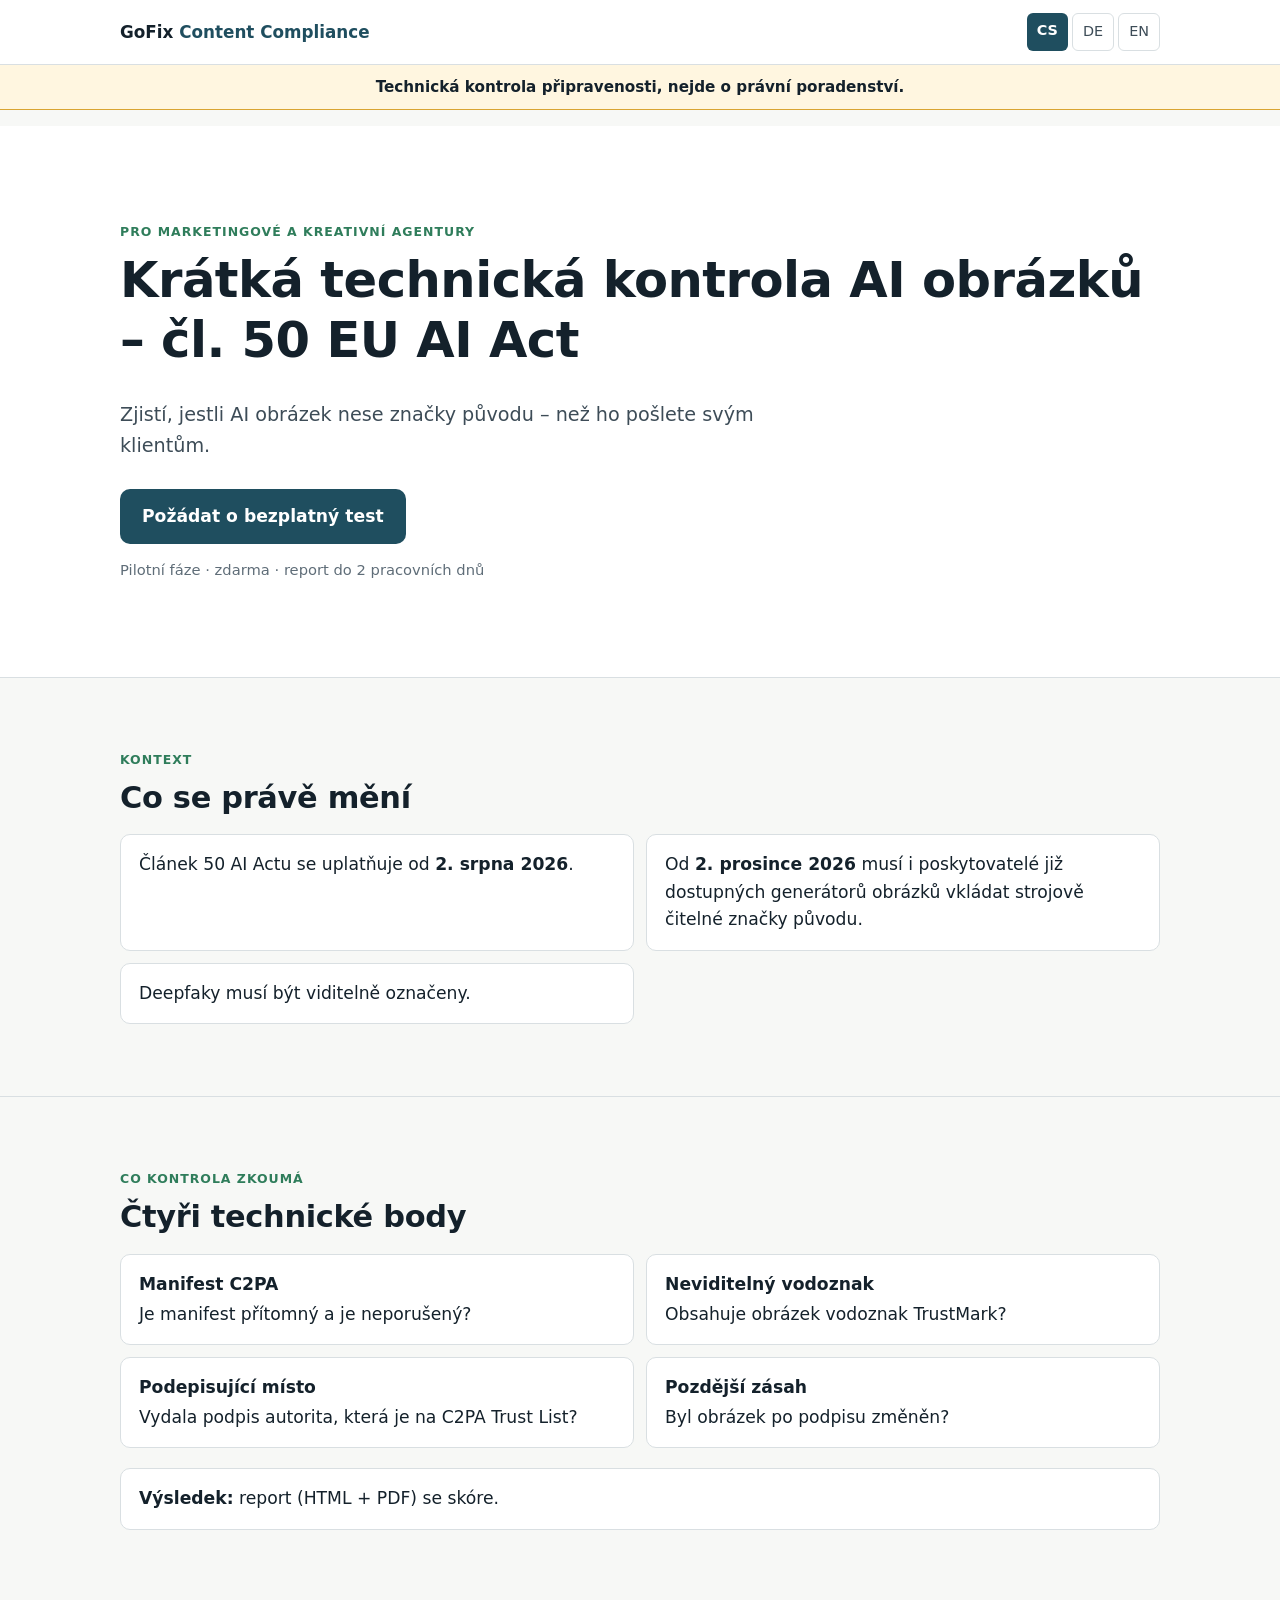
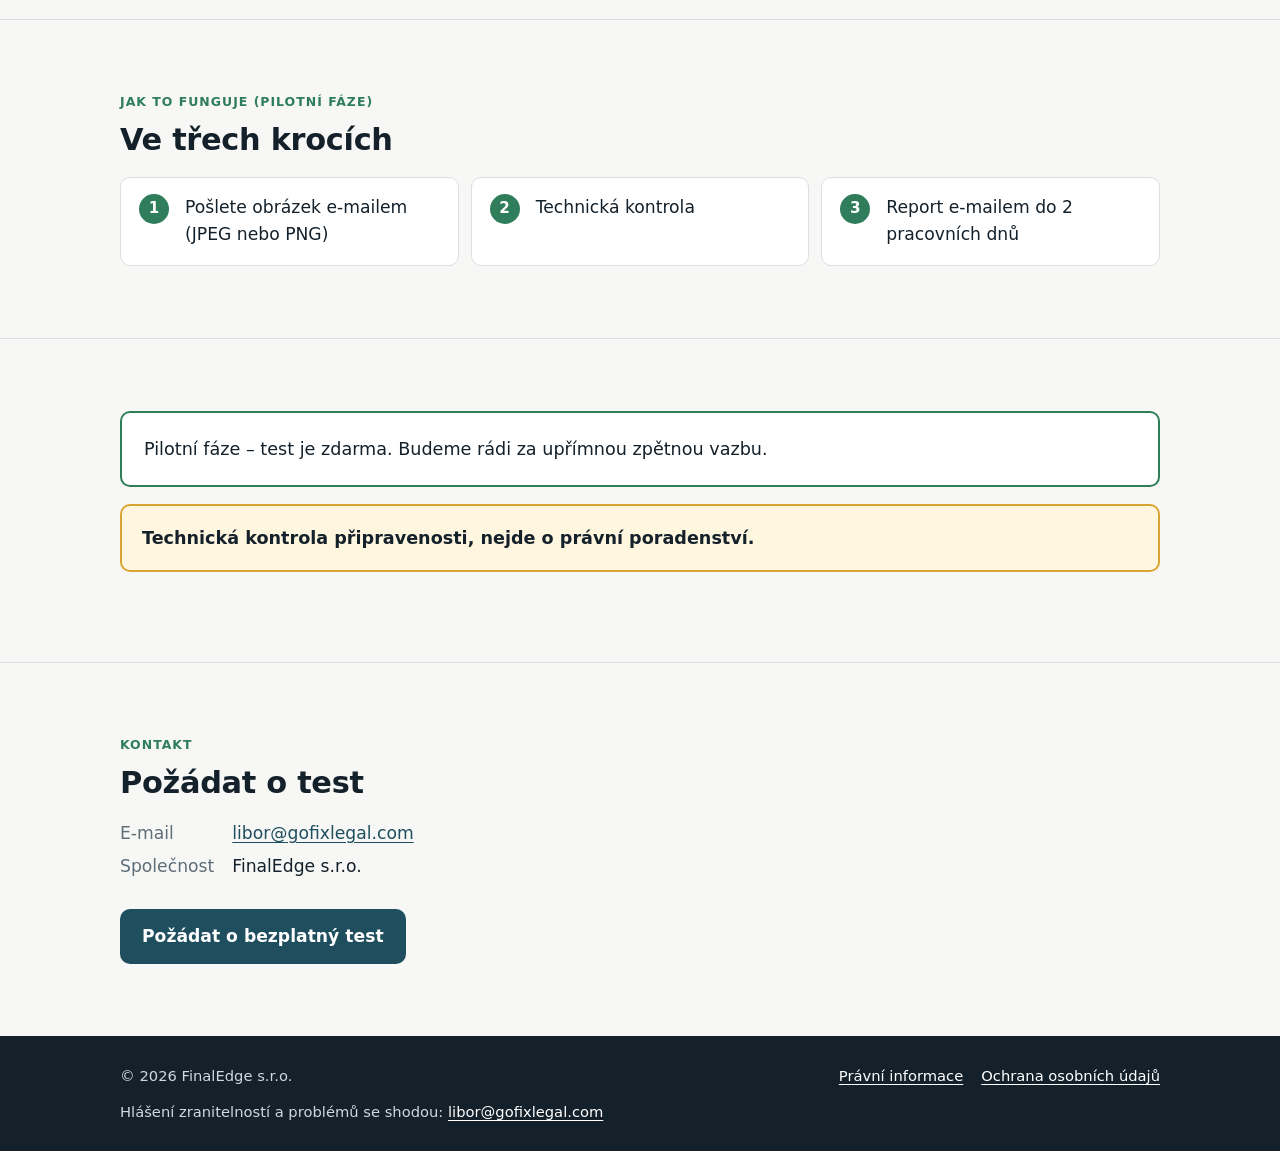
==== cs/index.html @ 1a4fba00 "feat: česká verze webu Co-authored-by: Cursor <cursoragent@cursor.com>" ====
<!doctype html>
<html lang="cs">
<head>
<meta charset="utf-8">
<meta name="viewport" content="width=device-width, initial-scale=1">
<title>GoFix Content Compliance – Technická kontrola AI obrázků (čl. 50 EU AI Act)</title>
<meta name="description" content="Krátká technická kontrola AI obrázků: manifest C2PA, neviditelný vodoznak a zásah do souboru – než obrázek odejde k vašim klientům. Technická kontrola připravenosti, nejde o právní poradenství.">
<link rel="alternate" hreflang="de" href="https://gofixlegal.com/">
<link rel="alternate" hreflang="en" href="https://gofixlegal.com/en/">
<link rel="alternate" hreflang="cs" href="https://gofixlegal.com/cs/">
<link rel="stylesheet" href="/assets/styles.css">
</head>
<body>
<a class="skip" href="#main">Přeskočit na obsah</a>
<header class="site-header">
  <div class="wrap">
    <a class="logo" href="/cs/">GoFix <span>Content Compliance</span></a>
    <nav class="lang" aria-label="Jazyk"><strong aria-current="true">CS</strong><a href="/" hreflang="de" lang="de">DE</a><a href="/en/" hreflang="en" lang="en">EN</a></nav>
  </div>
</header>
<p class="disclaimer">Technická kontrola připravenosti, nejde o právní poradenství.</p>

<main id="main">
  <section class="hero">
    <div class="wrap">
      <p class="eyebrow">Pro marketingové a kreativní agentury</p>
      <h1>Krátká technická kontrola AI obrázků – čl. 50 EU AI Act</h1>
      <p class="lead">Zjistí, jestli AI obrázek nese značky původu – než ho pošlete svým klientům.</p>
      <a class="btn" href="mailto:libor@gofixlegal.com?subject=Test%20AI%20obr%C3%A1zku">Požádat o bezplatný test</a>
      <p class="hero-note">Pilotní fáze · zdarma · report do 2 pracovních dnů</p>
    </div>
  </section>

  <section id="kontext">
    <div class="wrap">
      <p class="eyebrow">Kontext</p>
      <h2>Co se právě mění</h2>
      <ul class="facts">
        <li>Článek 50 AI Actu se uplatňuje od <time datetime="2026-08-02">2. srpna 2026</time>.</li>
        <li>Od <time datetime="2026-12-02">2. prosince 2026</time> musí i poskytovatelé již dostupných generátorů obrázků vkládat strojově čitelné značky původu.</li>
        <li>Deepfaky musí být viditelně označeny.</li>
      </ul>
    </div>
  </section>

  <section id="kontrola">
    <div class="wrap">
      <p class="eyebrow">Co kontrola zkoumá</p>
      <h2>Čtyři technické body</h2>
      <ul class="checks">
        <li><strong>Manifest C2PA</strong>Je manifest přítomný a je neporušený?</li>
        <li><strong>Neviditelný vodoznak</strong>Obsahuje obrázek vodoznak TrustMark?</li>
        <li><strong>Podepisující místo</strong>Vydala podpis autorita, která je na C2PA Trust List?</li>
        <li><strong>Pozdější zásah</strong>Byl obrázek po podpisu změněn?</li>
      </ul>
      <p class="output"><strong>Výsledek:</strong> report (HTML + PDF) se skóre.</p>
    </div>
  </section>

  <section id="postup">
    <div class="wrap">
      <p class="eyebrow">Jak to funguje (pilotní fáze)</p>
      <h2>Ve třech krocích</h2>
      <ol class="steps">
        <li>Pošlete obrázek e-mailem (JPEG nebo PNG)</li>
        <li>Technická kontrola</li>
        <li>Report e-mailem do 2 pracovních dnů</li>
      </ol>
    </div>
  </section>

  <section id="pilot">
    <div class="wrap">
      <p class="pilot">Pilotní fáze – test je zdarma. Budeme rádi za upřímnou zpětnou vazbu.</p>
      <p class="legal-box">Technická kontrola připravenosti, nejde o právní poradenství.</p>
    </div>
  </section>

  <section id="kontakt" class="contact">
    <div class="wrap">
      <p class="eyebrow">Kontakt</p>
      <h2>Požádat o test</h2>
      <dl>
        <dt>E-mail</dt><dd><a href="mailto:libor@gofixlegal.com">libor@gofixlegal.com</a></dd>
        <dt>Společnost</dt><dd>FinalEdge s.r.o.</dd>
      </dl>
      <a class="btn" href="mailto:libor@gofixlegal.com?subject=Test%20AI%20obr%C3%A1zku">Požádat o bezplatný test</a>
    </div>
  </section>
</main>

<footer class="site-footer">
  <div class="wrap">
    <span>© 2026 FinalEdge s.r.o.</span>
    <nav aria-label="Právní"><a href="/cs/impressum.html">Právní informace</a><a href="/cs/datenschutz.html">Ochrana osobních údajů</a></nav>
    <p class="security-contact">Hlášení zranitelností a problémů se shodou: <a href="mailto:libor@gofixlegal.com">libor@gofixlegal.com</a></p>
  </div>
</footer>
</body>
</html>
---- assets/styles.css ----
:root {
  --ink: #14212b;
  --ink-2: #3d4c57;
  --muted: #5f6d78;
  --bg: #f7f8f6;
  --surface: #ffffff;
  --line: #d9dfe2;
  --brand: #1f4e5f;
  --brand-ink: #ffffff;
  --accent: #2f7d5b;
  --warn-bg: #fff6e0;
  --warn-line: #d9a431;
  --radius: 10px;
  --max: 1080px;
  --font: system-ui, -apple-system, "Segoe UI", Roboto, "Helvetica Neue", Arial, sans-serif;
}

* { box-sizing: border-box; }
html { -webkit-text-size-adjust: 100%; }
body {
  margin: 0;
  font-family: var(--font);
  font-size: 1.0625rem;
  line-height: 1.6;
  color: var(--ink);
  background: var(--bg);
}
a { color: var(--brand); text-underline-offset: 3px; }
a:focus-visible, .btn:focus-visible { outline: 3px solid var(--accent); outline-offset: 3px; }
h1, h2, h3 { line-height: 1.2; letter-spacing: -0.01em; margin: 0 0 0.6em; }
h1 { font-size: clamp(1.9rem, 5.2vw, 3.1rem); }
h2 { font-size: clamp(1.4rem, 3.4vw, 1.9rem); }
h3 { font-size: 1.1rem; }
p { margin: 0 0 1em; }

.wrap { width: 100%; max-width: var(--max); margin: 0 auto; padding: 0 20px; }
.skip {
  position: absolute;
  width: 1px;
  height: 1px;
  padding: 0;
  margin: -1px;
  overflow: hidden;
  clip: rect(0, 0, 0, 0);
  white-space: nowrap;
  border: 0;
}
.skip:focus {
  left: 12px;
  top: 12px;
  width: auto;
  height: auto;
  margin: 0;
  overflow: visible;
  clip: auto;
  background: var(--surface);
  padding: 8px 12px;
  z-index: 10;
}

/* Header */
.site-header { background: var(--surface); border-bottom: 1px solid var(--line); }
.site-header .wrap { display: flex; align-items: center; justify-content: space-between; gap: 16px; min-height: 64px; }
.logo { font-weight: 700; color: var(--ink); text-decoration: none; font-size: 1.05rem; }
.logo span { color: var(--brand); }
.lang { display: flex; gap: 4px; font-size: 0.9rem; }
.lang a, .lang strong { padding: 6px 10px; border-radius: 6px; text-decoration: none; }
.lang strong { background: var(--brand); color: var(--brand-ink); }
.lang a { color: var(--ink-2); border: 1px solid var(--line); }

/* Disclaimer bar */
.disclaimer {
  background: var(--warn-bg);
  border-bottom: 1px solid var(--warn-line);
  font-weight: 600;
  font-size: 0.95rem;
  text-align: center;
  padding: 10px 20px;
}

/* Sections */
section { padding: 56px 0; border-bottom: 1px solid var(--line); }
section:last-of-type { border-bottom: 0; }
.eyebrow { text-transform: uppercase; letter-spacing: 0.08em; font-size: 0.78rem; font-weight: 700; color: var(--accent); margin-bottom: 10px; }
.lead { font-size: 1.2rem; color: var(--ink-2); max-width: 44rem; }

.hero { padding: 64px 0 56px; background: var(--surface); }
.btn {
  display: inline-block;
  background: var(--brand);
  color: var(--brand-ink);
  text-decoration: none;
  font-weight: 700;
  padding: 14px 22px;
  border-radius: var(--radius);
  margin-top: 8px;
}
.btn:hover { background: #173d4b; }
.hero-note { color: var(--muted); font-size: 0.92rem; margin-top: 14px; }

.facts { list-style: none; padding: 0; margin: 0; display: grid; gap: 12px; }
.facts li { background: var(--surface); border: 1px solid var(--line); border-radius: var(--radius); padding: 16px 18px; }
.facts time { font-weight: 700; }

.checks { list-style: none; padding: 0; margin: 0 0 20px; display: grid; gap: 12px; }
.checks li { background: var(--surface); border: 1px solid var(--line); border-radius: var(--radius); padding: 16px 18px; }
.checks li strong { display: block; margin-bottom: 2px; }
.output { background: var(--surface); border-left: 0; border: 1px solid var(--line); border-radius: var(--radius); padding: 16px 18px; }

.steps { list-style: none; counter-reset: s; padding: 0; margin: 0; display: grid; gap: 12px; }
.steps li { counter-increment: s; background: var(--surface); border: 1px solid var(--line); border-radius: var(--radius); padding: 16px 18px 16px 64px; position: relative; }
.steps li::before {
  content: counter(s);
  position: absolute; left: 18px; top: 16px;
  width: 30px; height: 30px; border-radius: 50%;
  background: var(--accent); color: #fff; font-weight: 700;
  display: grid; place-items: center; font-size: 0.95rem;
}

.pilot { background: var(--surface); border: 2px solid var(--accent); border-radius: var(--radius); padding: 22px; font-size: 1.1rem; }
.legal-box { border: 2px solid var(--warn-line); background: var(--warn-bg); border-radius: var(--radius); padding: 18px 20px; font-weight: 700; font-size: 1.1rem; }

.contact dl { display: grid; grid-template-columns: max-content 1fr; gap: 6px 18px; margin: 0 0 20px; }
.contact dt { color: var(--muted); }
.contact dd { margin: 0; }

/* Legal pages */
.legal { padding: 48px 0; }
.legal h2 { font-size: 1.2rem; margin-top: 1.8em; }
.legal ul { padding-left: 1.2em; }
.placeholder { background: var(--warn-bg); border: 1px dashed var(--warn-line); padding: 1px 6px; border-radius: 4px; font-weight: 600; }

/* Footer */
.site-footer { background: var(--ink); color: #cfd8dd; padding: 28px 0; font-size: 0.92rem; }
.site-footer .wrap { display: flex; flex-wrap: wrap; justify-content: space-between; gap: 12px; }
.site-footer a { color: #ffffff; }
.site-footer nav { display: flex; gap: 18px; flex-wrap: wrap; }
.security-contact { flex: 1 0 100%; margin: 0; }

@media (min-width: 760px) {
  body { font-size: 1.075rem; }
  .facts, .checks { grid-template-columns: repeat(2, 1fr); }
  .steps { grid-template-columns: repeat(3, 1fr); }
  section { padding: 72px 0; }
  .hero { padding: 96px 0 80px; }
}
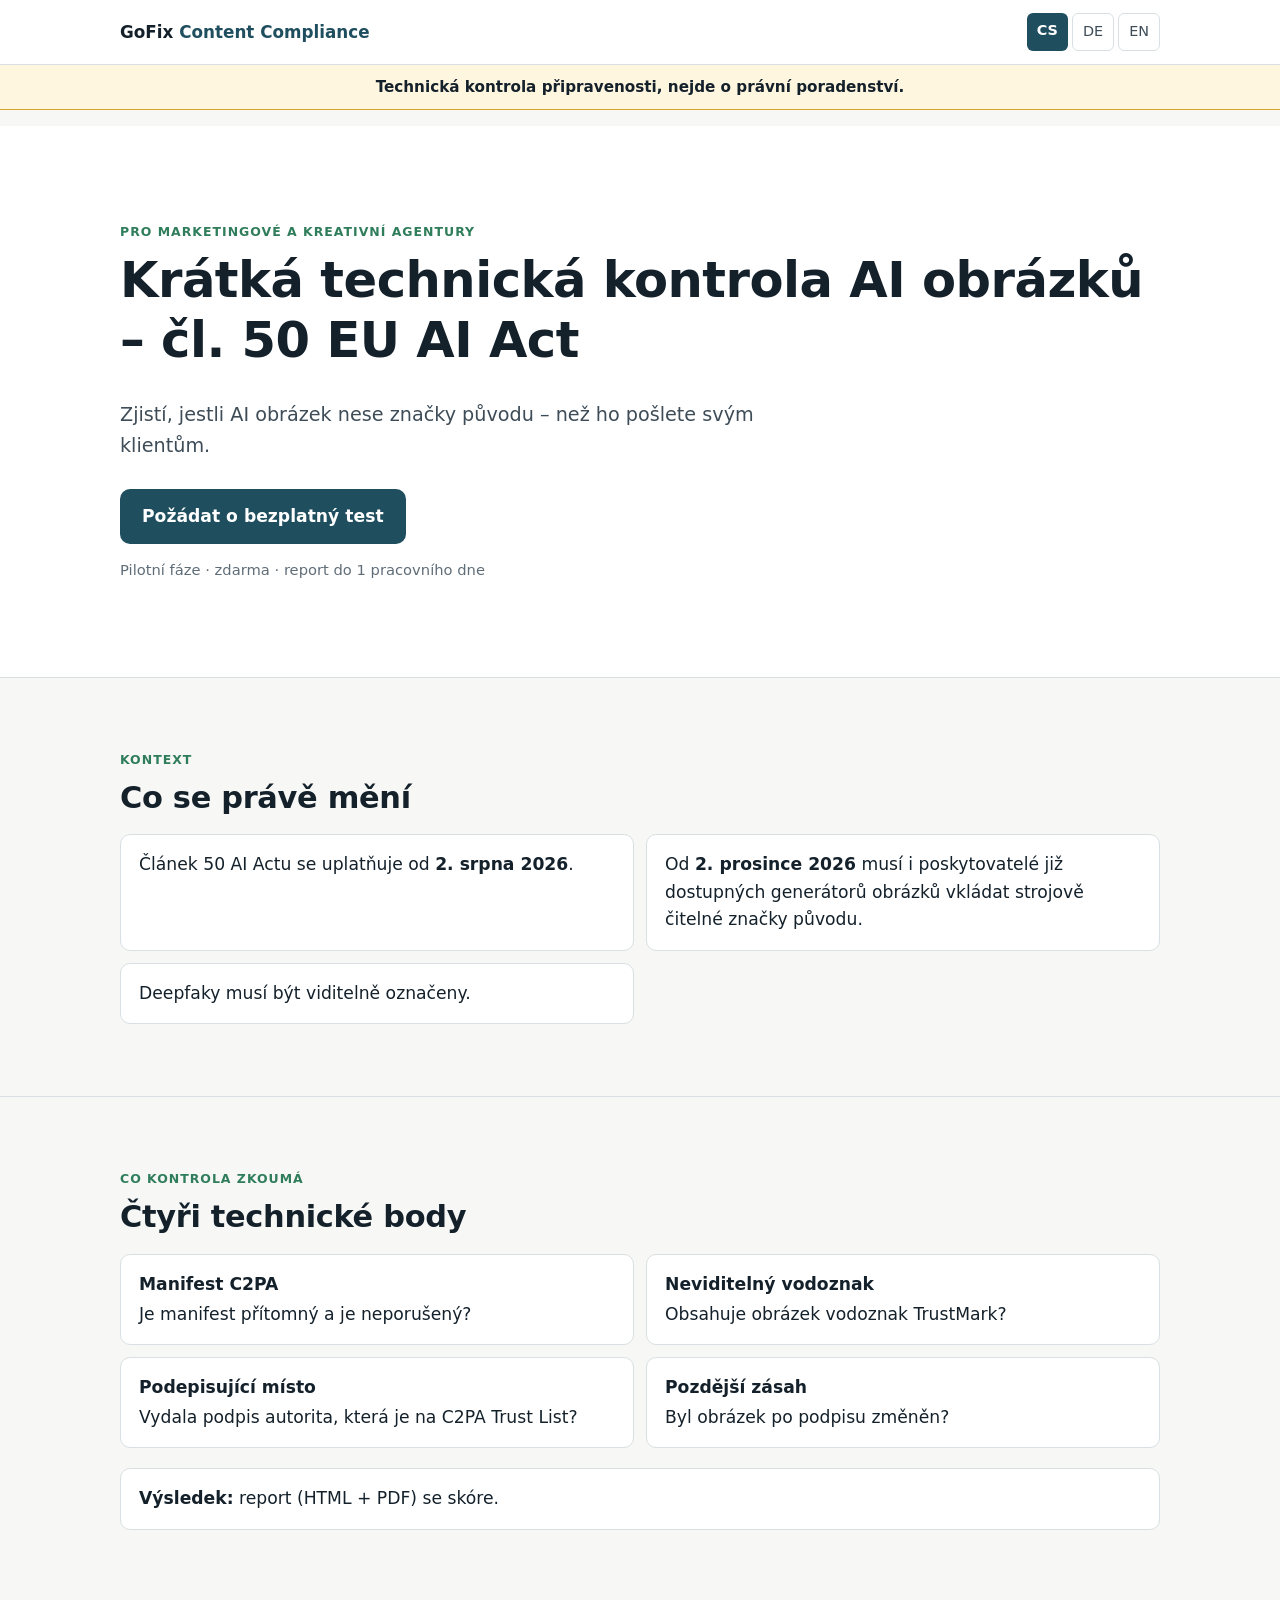
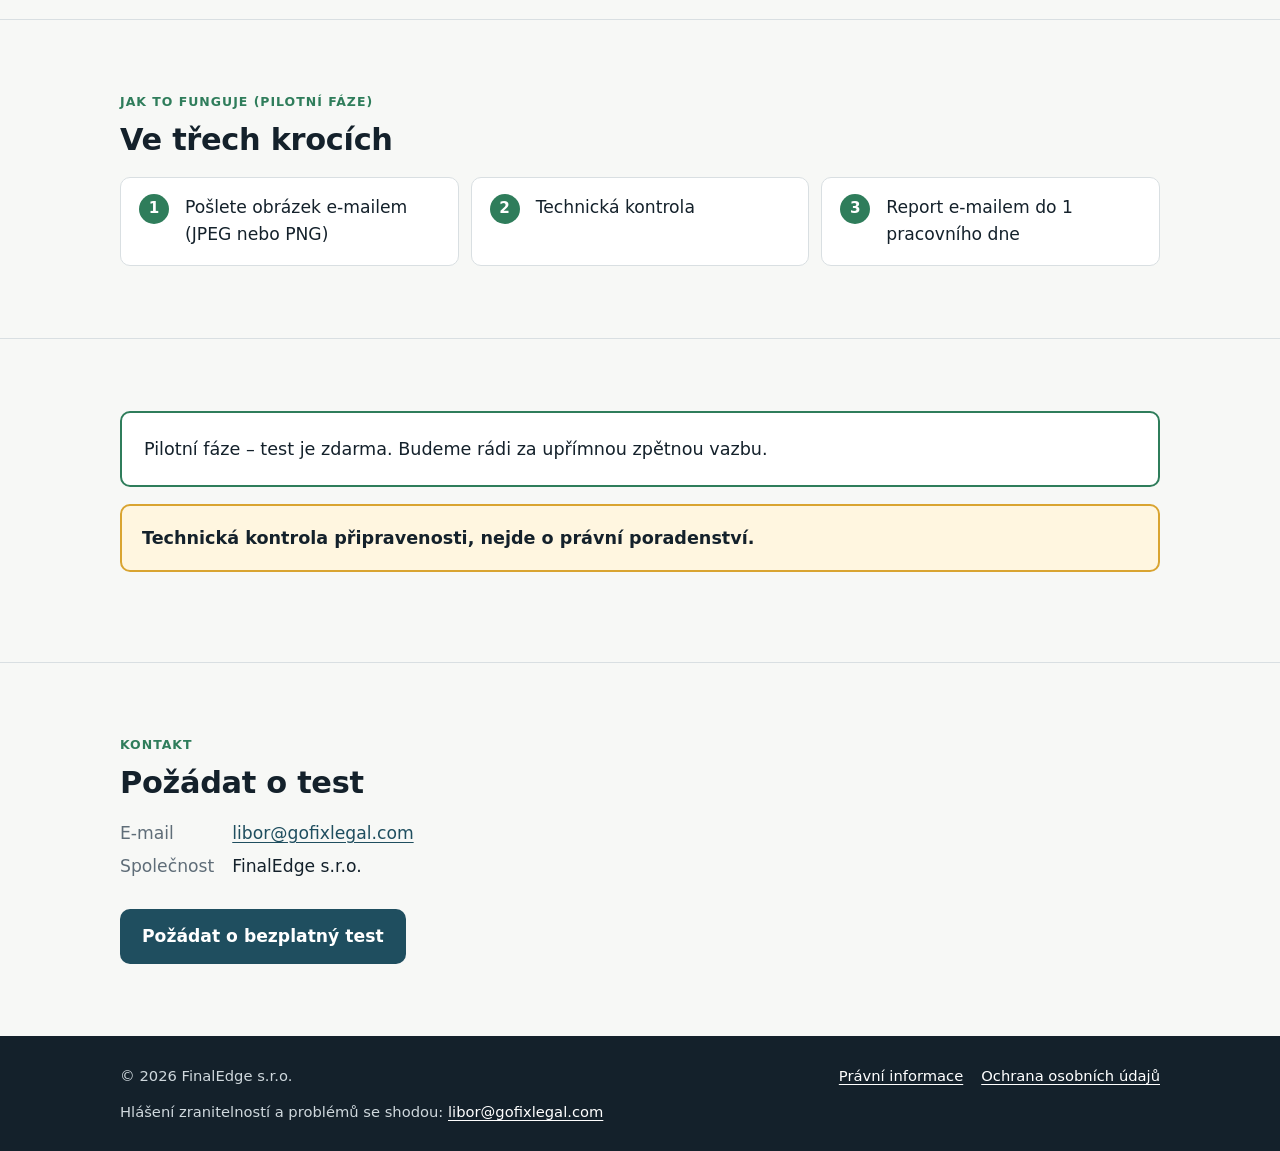
==== commit 05eaf987: "fix: report do 1 pracovního dne Co-authored-by: Cursor <cursoragent@cursor.com>" ====
--- a/cs/index.html
+++ b/cs/index.html
@@ -27,7 +27,7 @@
       <h1>Krátká technická kontrola AI obrázků – čl. 50 EU AI Act</h1>
       <p class="lead">Zjistí, jestli AI obrázek nese značky původu – než ho pošlete svým klientům.</p>
       <a class="btn" href="mailto:libor@gofixlegal.com?subject=Test%20AI%20obr%C3%A1zku">Požádat o bezplatný test</a>
-      <p class="hero-note">Pilotní fáze · zdarma · report do 2 pracovních dnů</p>
+      <p class="hero-note">Pilotní fáze · zdarma · report do 1 pracovního dne</p>
     </div>
   </section>
 
@@ -64,7 +64,7 @@
       <ol class="steps">
         <li>Pošlete obrázek e-mailem (JPEG nebo PNG)</li>
         <li>Technická kontrola</li>
-        <li>Report e-mailem do 2 pracovních dnů</li>
+        <li>Report e-mailem do 1 pracovního dne</li>
       </ol>
     </div>
   </section>
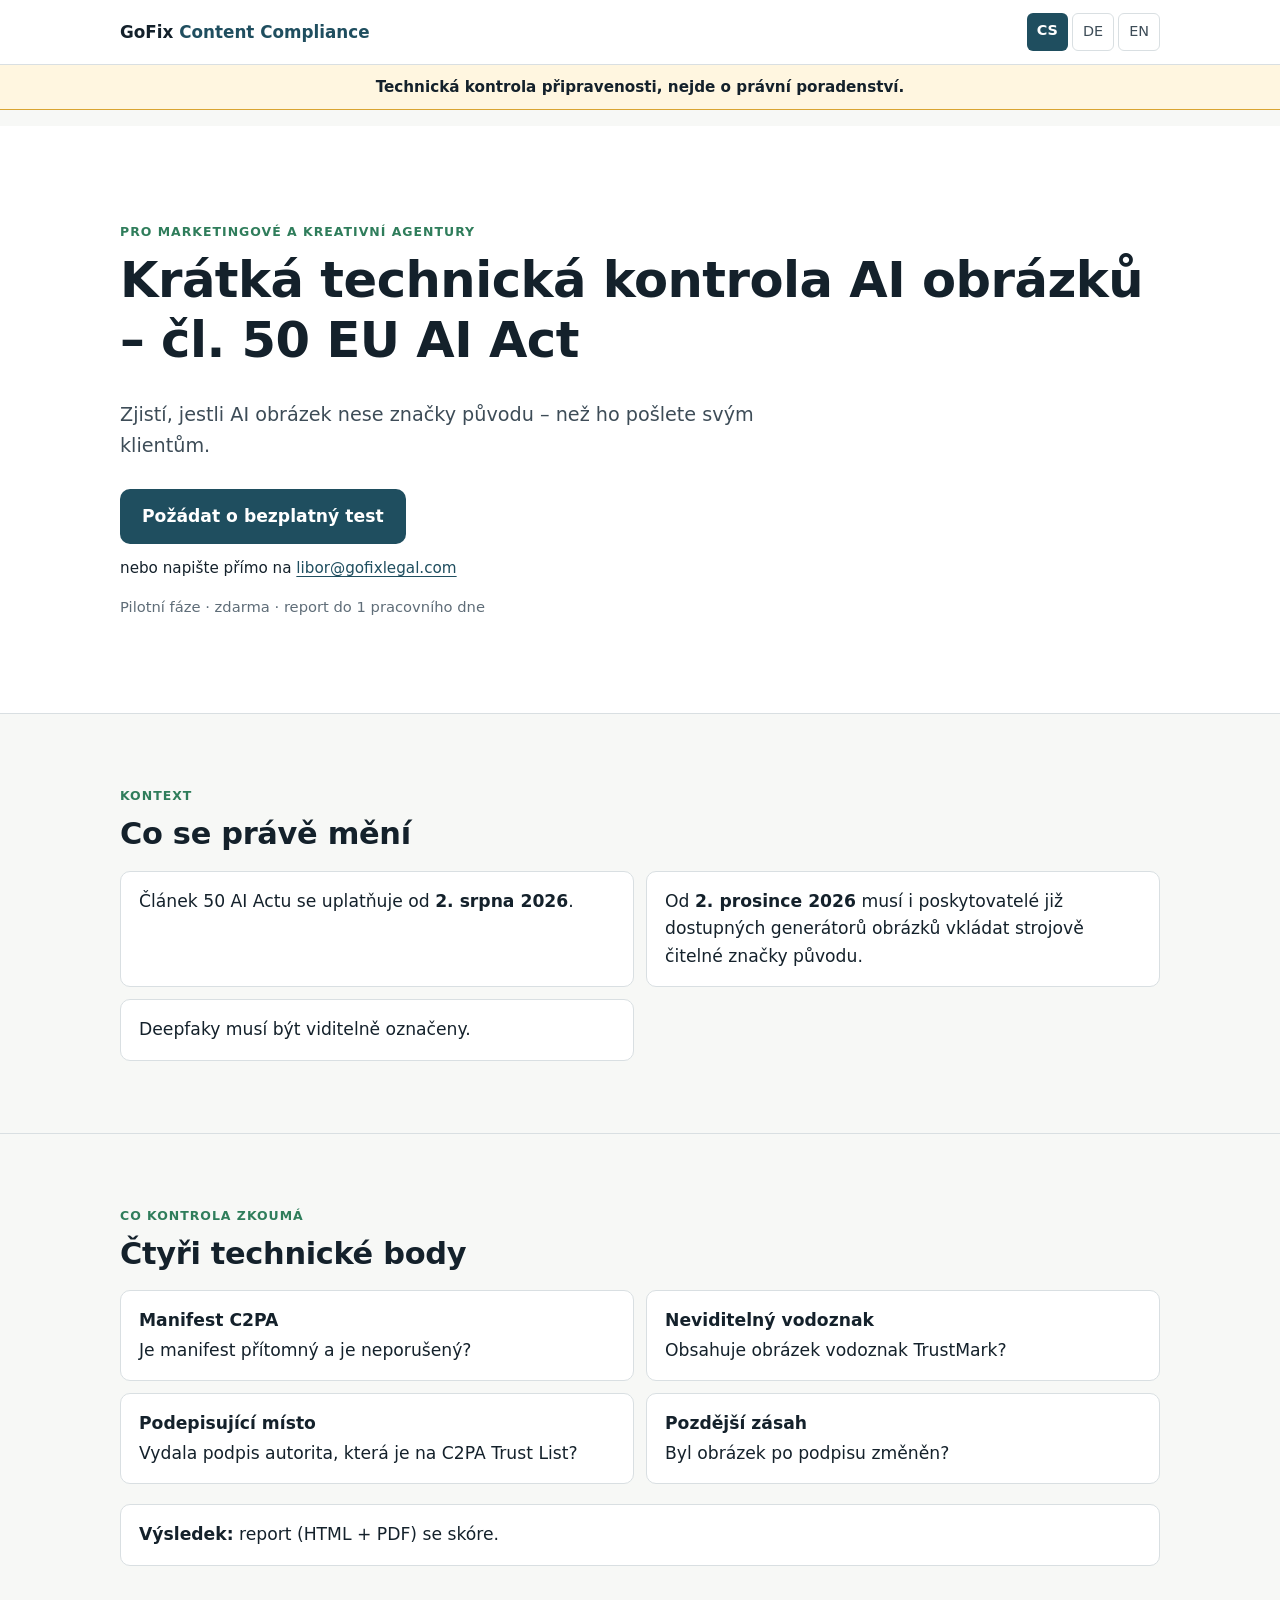
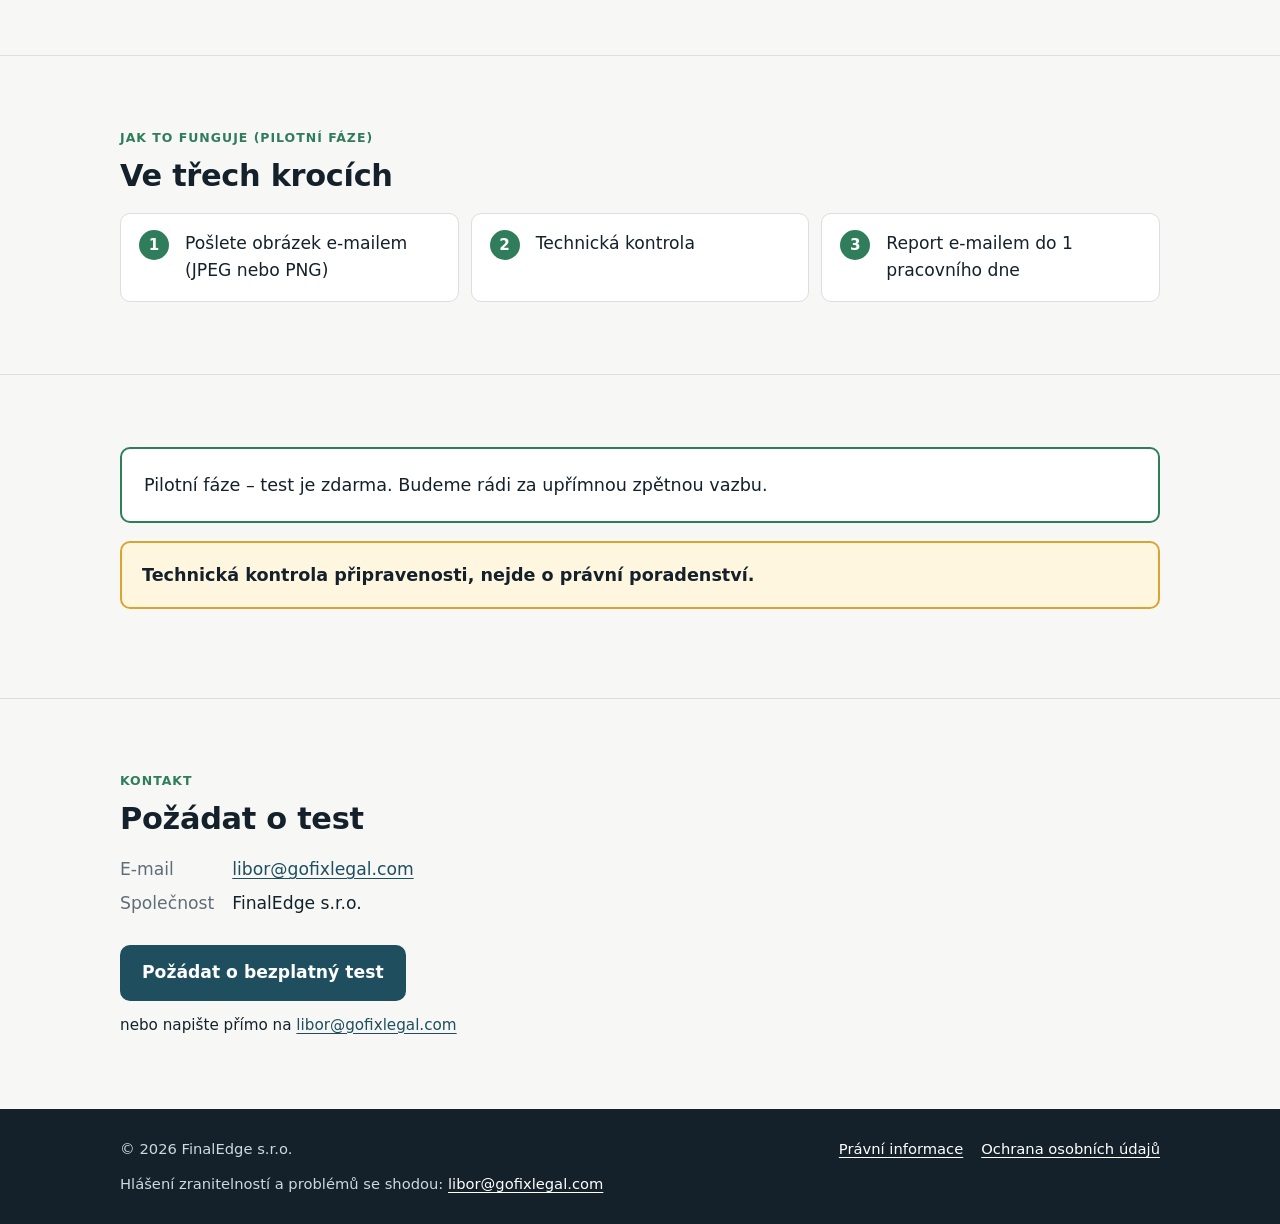
==== commit e42deaf4: "fix: viditelná e-mailová adresa u CTA Co-authored-by: Cursor <cursoragent@cursor.com>" ====
--- a/cs/index.html
+++ b/cs/index.html
@@ -27,6 +27,7 @@
       <h1>Krátká technická kontrola AI obrázků – čl. 50 EU AI Act</h1>
       <p class="lead">Zjistí, jestli AI obrázek nese značky původu – než ho pošlete svým klientům.</p>
       <a class="btn" href="mailto:libor@gofixlegal.com?subject=Test%20AI%20obr%C3%A1zku">Požádat o bezplatný test</a>
+      <p class="cta-mail">nebo napište přímo na <a href="mailto:libor@gofixlegal.com">libor@gofixlegal.com</a></p>
       <p class="hero-note">Pilotní fáze · zdarma · report do 1 pracovního dne</p>
     </div>
   </section>
@@ -85,6 +86,7 @@
         <dt>Společnost</dt><dd>FinalEdge s.r.o.</dd>
       </dl>
       <a class="btn" href="mailto:libor@gofixlegal.com?subject=Test%20AI%20obr%C3%A1zku">Požádat o bezplatný test</a>
+      <p class="cta-mail">nebo napište přímo na <a href="mailto:libor@gofixlegal.com">libor@gofixlegal.com</a></p>
     </div>
   </section>
 </main>
--- a/assets/styles.css
+++ b/assets/styles.css
@@ -96,6 +96,8 @@
   margin-top: 8px;
 }
 .btn:hover { background: #173d4b; }
+.cta-mail { margin: 12px 0 0; font-size: 0.95rem; }
+.cta-mail a { color: var(--brand); }
 .hero-note { color: var(--muted); font-size: 0.92rem; margin-top: 14px; }
 
 .facts { list-style: none; padding: 0; margin: 0; display: grid; gap: 12px; }
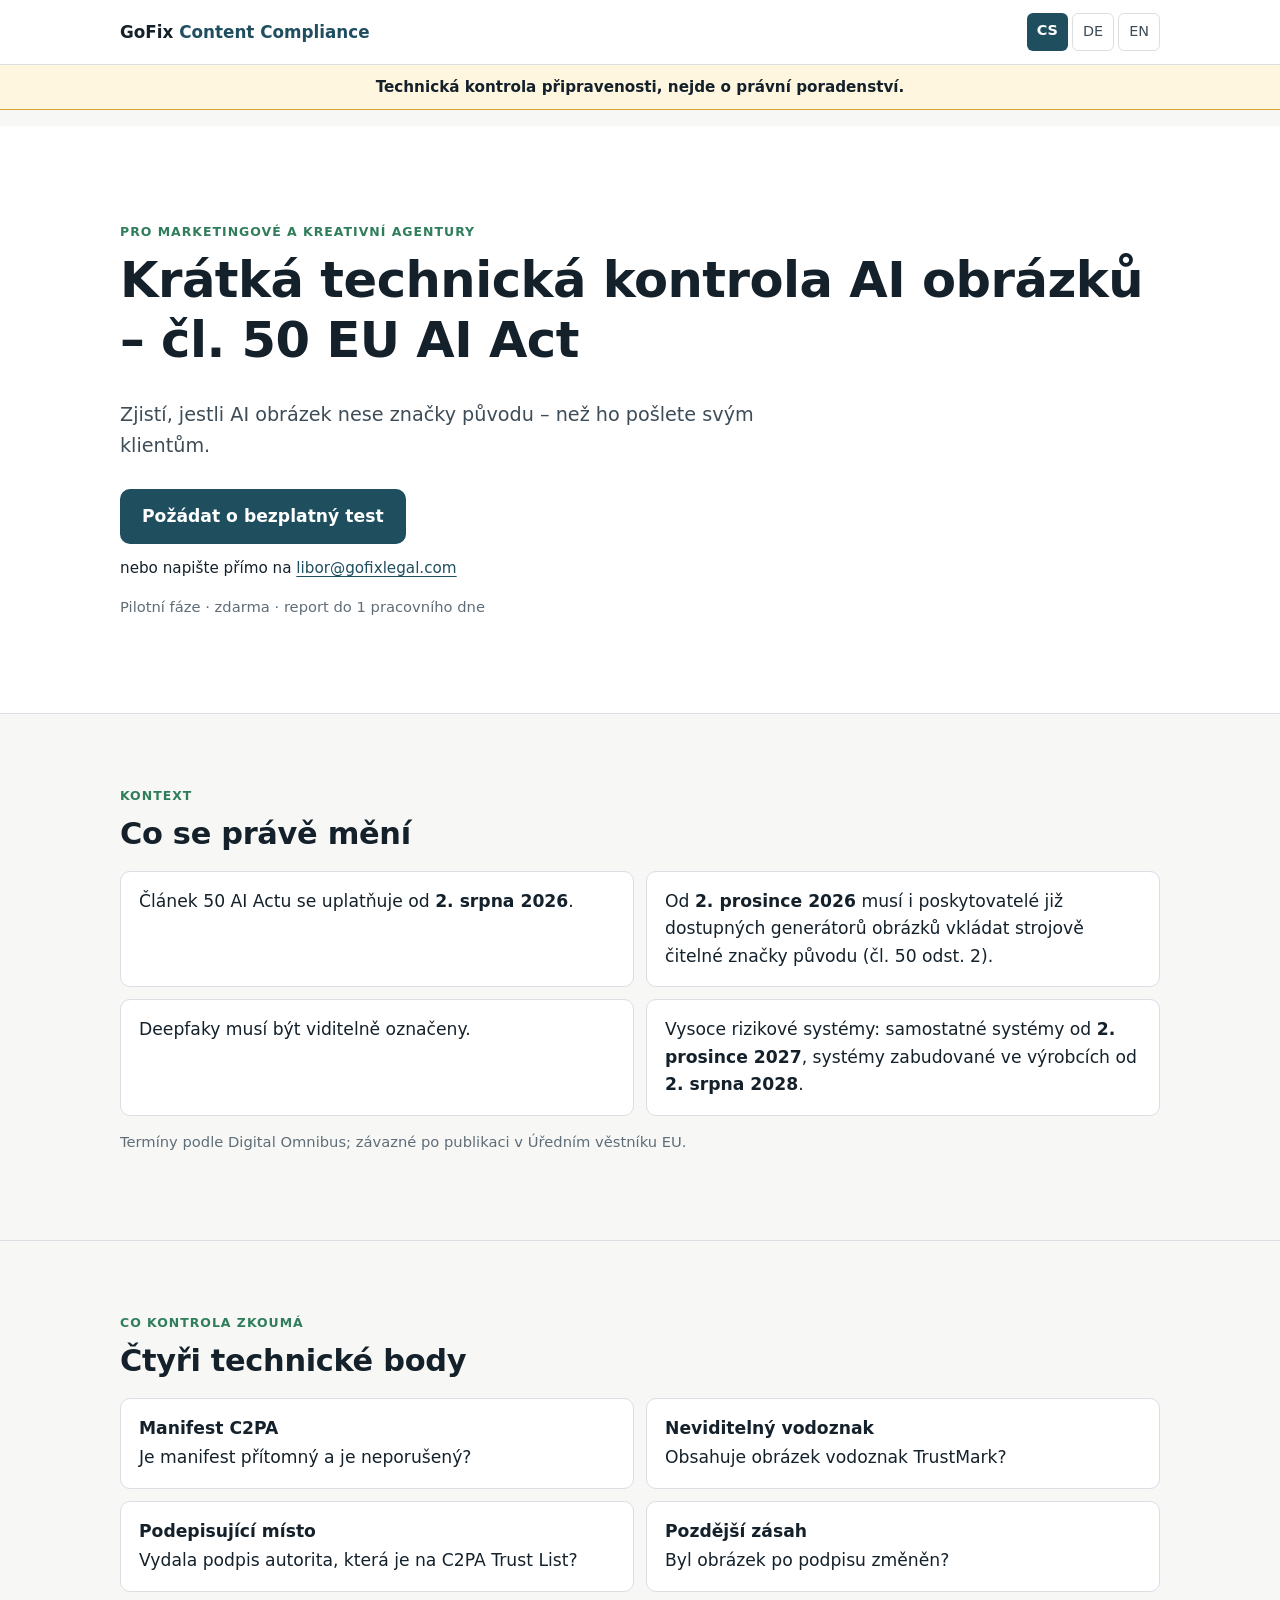
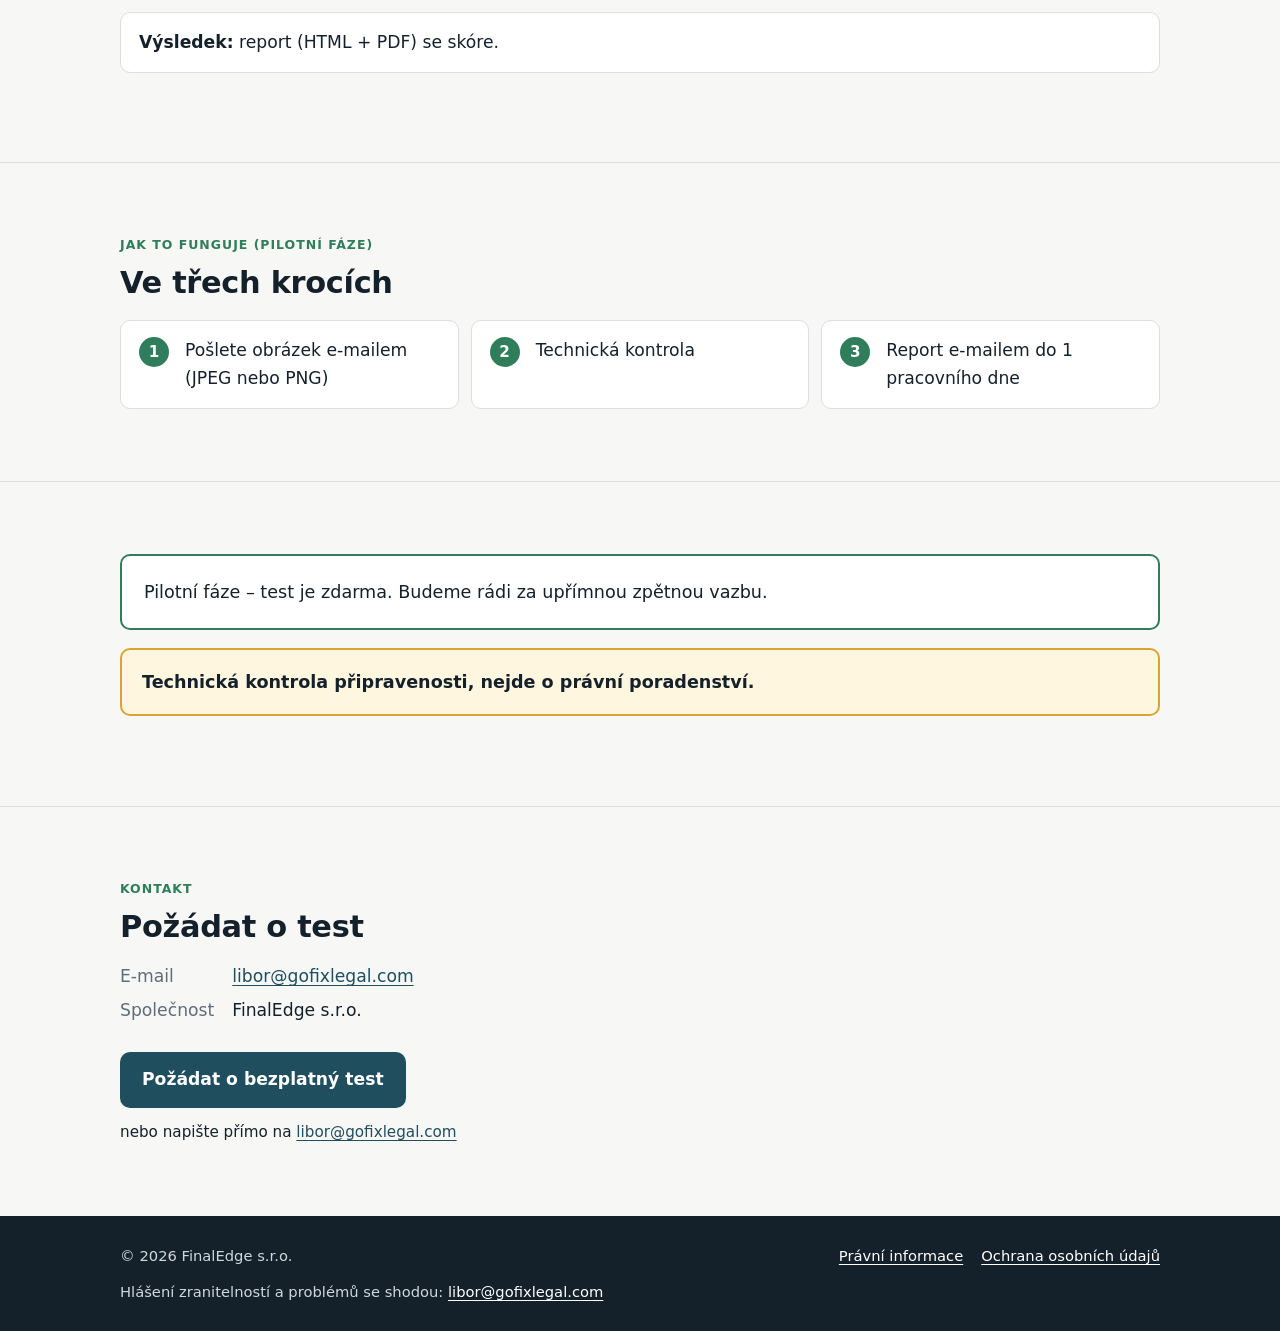
==== commit ce53d94c: "fix: termíny AI Actu podle Digital Omnibus (high-risk, poznámka k Úřednímu věstníku) Doplněn řádek h" ====
--- a/cs/index.html
+++ b/cs/index.html
@@ -38,9 +38,11 @@
       <h2>Co se právě mění</h2>
       <ul class="facts">
         <li>Článek 50 AI Actu se uplatňuje od <time datetime="2026-08-02">2. srpna 2026</time>.</li>
-        <li>Od <time datetime="2026-12-02">2. prosince 2026</time> musí i poskytovatelé již dostupných generátorů obrázků vkládat strojově čitelné značky původu.</li>
+        <li>Od <time datetime="2026-12-02">2. prosince 2026</time> musí i poskytovatelé již dostupných generátorů obrázků vkládat strojově čitelné značky původu (čl. 50 odst. 2).</li>
         <li>Deepfaky musí být viditelně označeny.</li>
+        <li>Vysoce rizikové systémy: samostatné systémy od <time datetime="2027-12-02">2. prosince 2027</time>, systémy zabudované ve výrobcích od <time datetime="2028-08-02">2. srpna 2028</time>.</li>
       </ul>
+      <p class="facts-note">Termíny podle Digital Omnibus; závazné po publikaci v Úředním věstníku EU.</p>
     </div>
   </section>
 
--- a/assets/styles.css
+++ b/assets/styles.css
@@ -103,6 +103,7 @@
 .facts { list-style: none; padding: 0; margin: 0; display: grid; gap: 12px; }
 .facts li { background: var(--surface); border: 1px solid var(--line); border-radius: var(--radius); padding: 16px 18px; }
 .facts time { font-weight: 700; }
+.facts-note { color: var(--muted); font-size: 0.92rem; margin-top: 14px; }
 
 .checks { list-style: none; padding: 0; margin: 0 0 20px; display: grid; gap: 12px; }
 .checks li { background: var(--surface); border: 1px solid var(--line); border-radius: var(--radius); padding: 16px 18px; }
